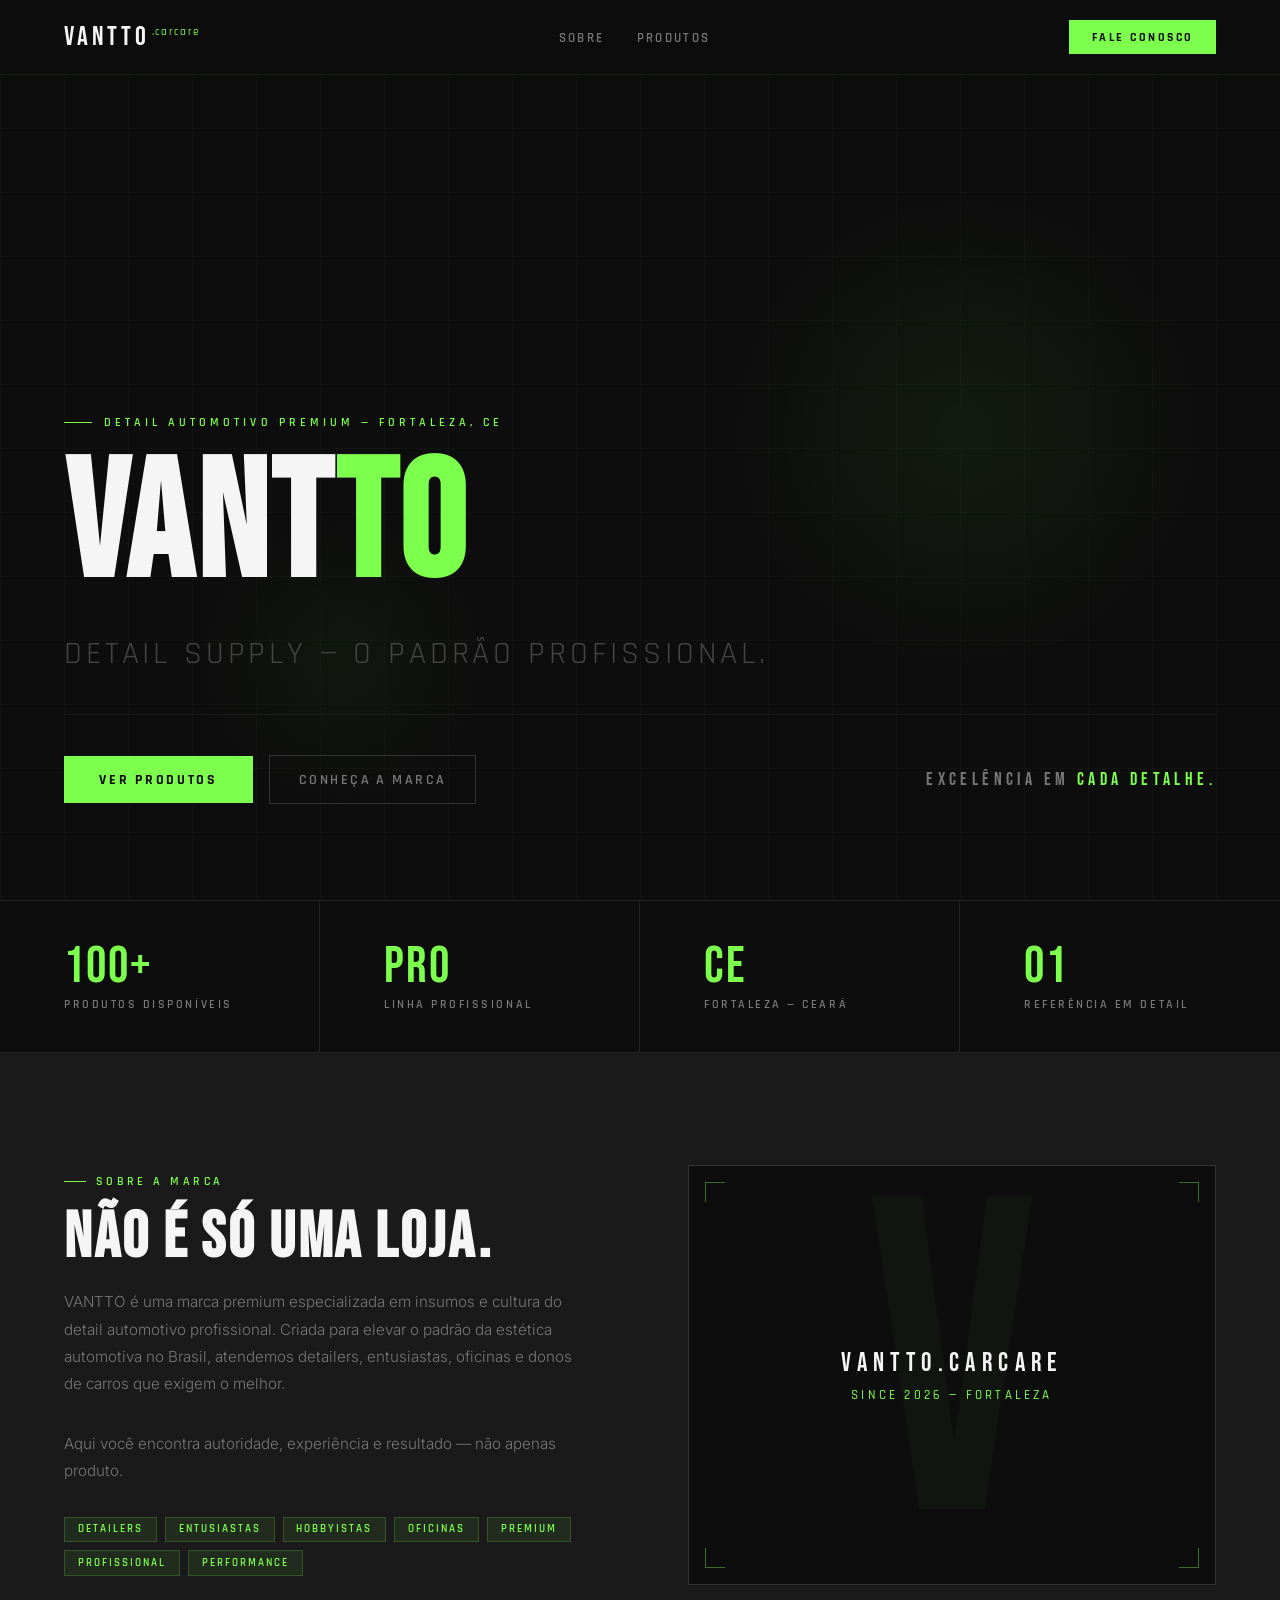
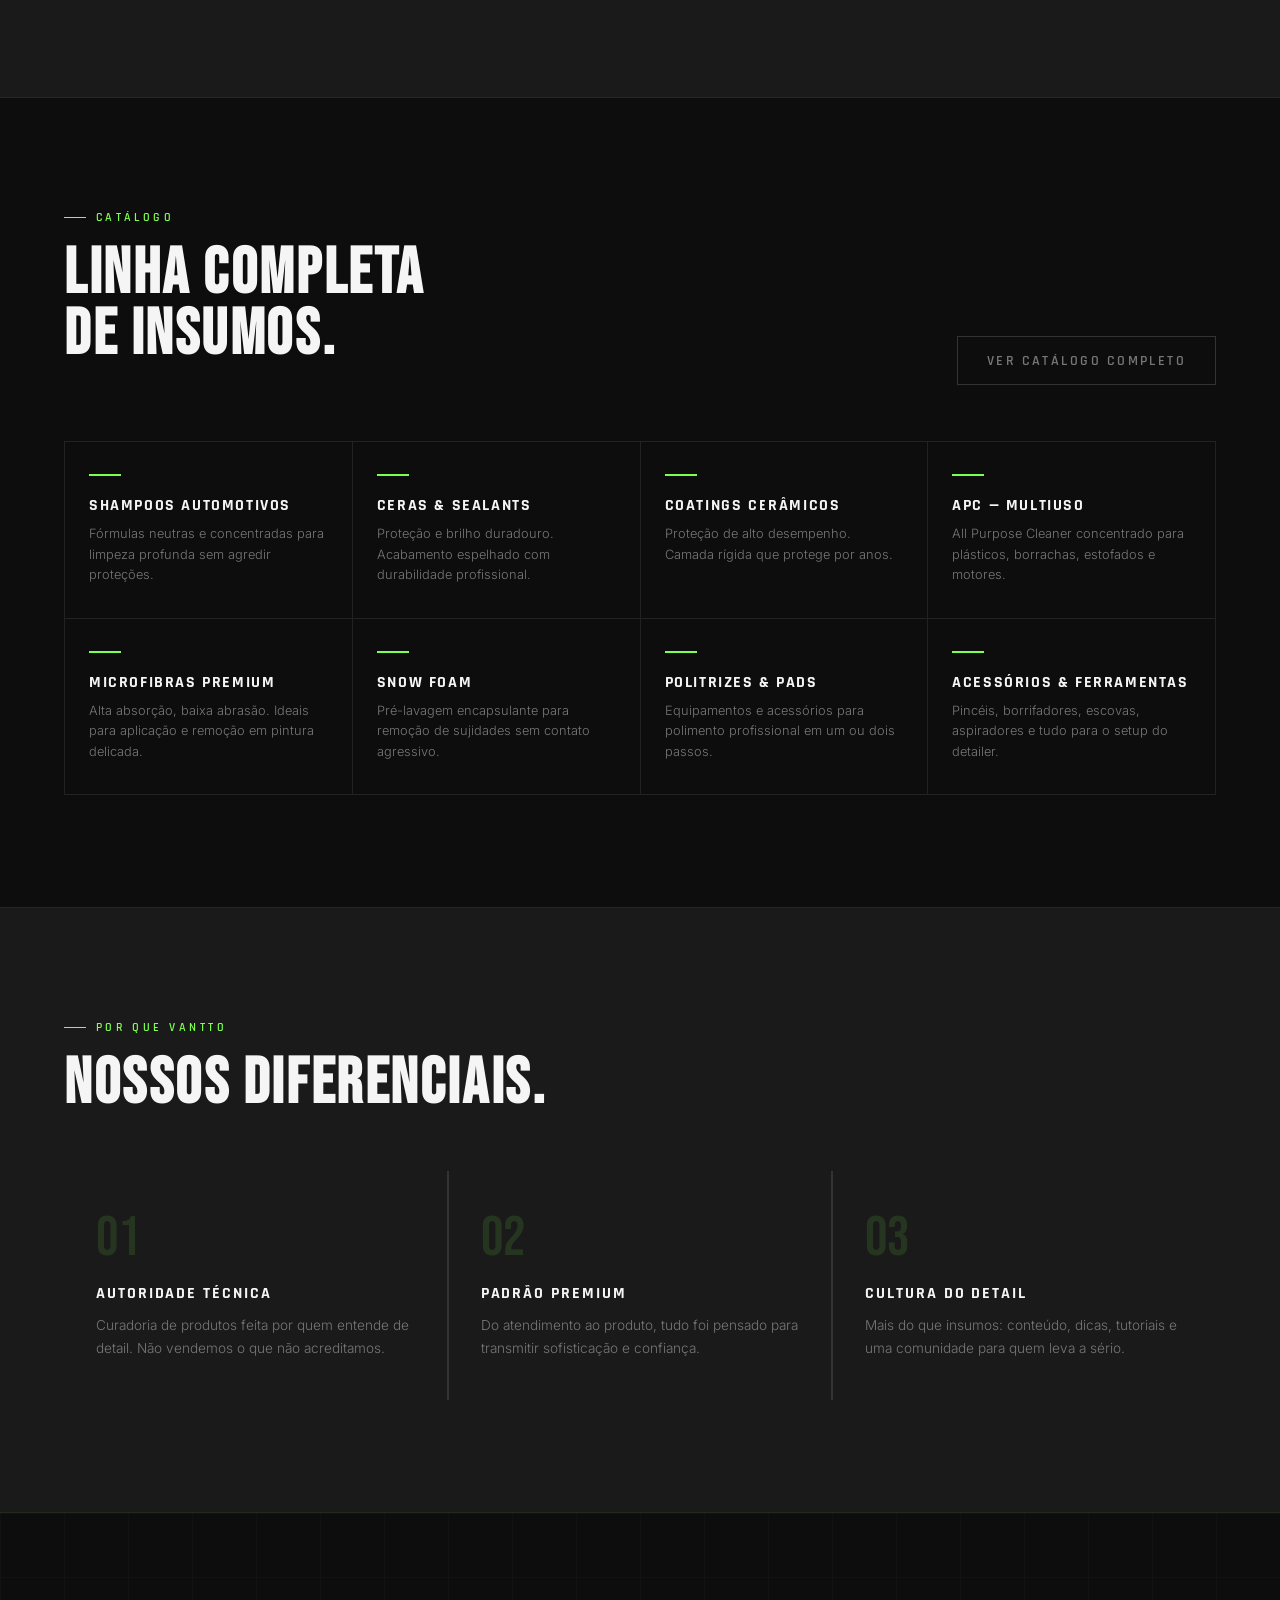
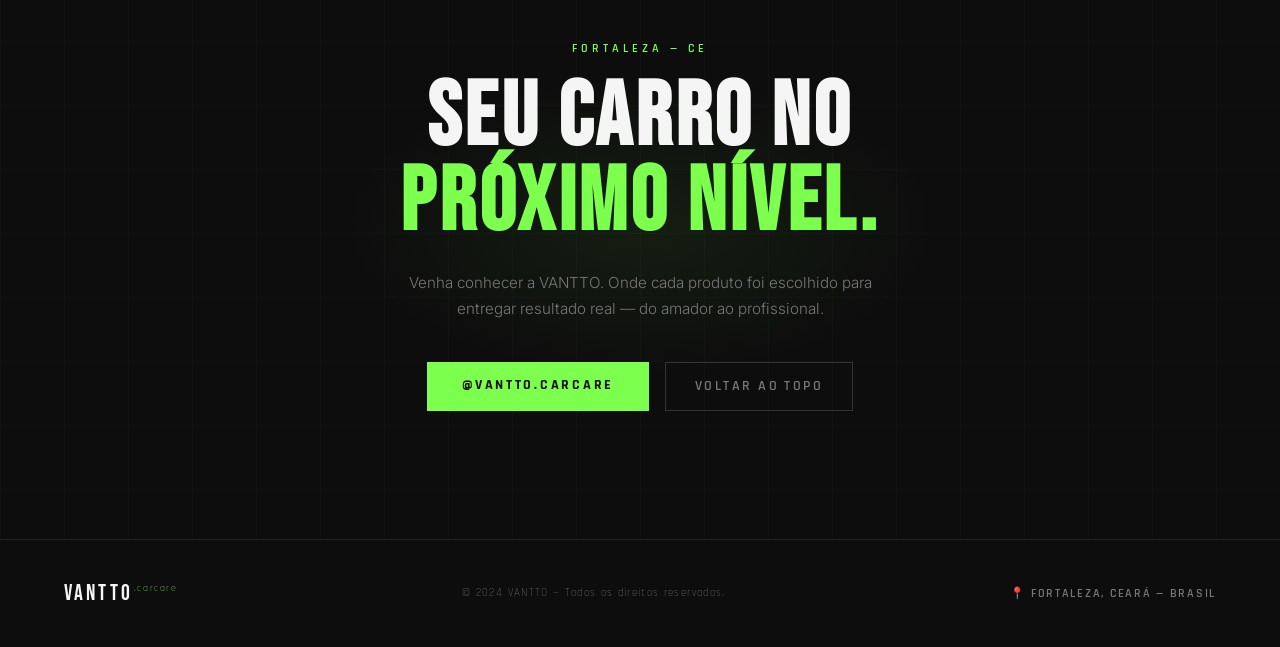
==== vantto.carcare.html @ cc82d667 "Add files via upload" ====
<!DOCTYPE html>
<html lang="pt-BR">
<head>
<meta charset="UTF-8">
<meta name="viewport" content="width=device-width, initial-scale=1.0">
<title>vantto.carcare — Excelência em cada detalhe.</title>
<link rel="preconnect" href="https://fonts.googleapis.com">
<link rel="preconnect" href="https://fonts.gstatic.com" crossorigin>
<link href="https://fonts.googleapis.com/css2?family=Bebas+Neue&family=Rajdhani:wght@400;500;600;700&family=Inter:wght@300;400;500&display=swap" rel="stylesheet">
<style>
*, *::before, *::after { box-sizing: border-box; margin: 0; padding: 0; }

:root {
  --black: #0D0D0D;
  --graphite: #1A1A1A;
  --graphite-mid: #222;
  --graphite-light: #333;
  --green: #7DFF4D;
  --green-dim: rgba(125,255,77,0.08);
  --green-border: rgba(125,255,77,0.2);
  --white: #F5F5F5;
  --gray: #777;
  --gray-mid: #444;
}

html { scroll-behavior: smooth; }

body {
  background: var(--black);
  color: var(--white);
  font-family: 'Inter', sans-serif;
  font-weight: 300;
  overflow-x: hidden;
}

::-webkit-scrollbar { width: 3px; }
::-webkit-scrollbar-track { background: var(--graphite); }
::-webkit-scrollbar-thumb { background: var(--green); }

/* ── NAV ── */
nav {
  position: fixed;
  top: 0; left: 0; right: 0;
  z-index: 100;
  display: flex;
  align-items: center;
  justify-content: space-between;
  padding: 1.25rem 5vw;
  background: rgba(13,13,13,0.9);
  backdrop-filter: blur(14px);
  border-bottom: 1px solid rgba(125,255,77,0.07);
}

.nav-logo {
  font-family: 'Bebas Neue', sans-serif;
  font-size: 1.7rem;
  letter-spacing: 0.14em;
  color: var(--white);
  text-decoration: none;
}
.nav-logo em { color: var(--green); font-style: normal; }
.nav-domain {
  font-family: 'Rajdhani', sans-serif;
  font-size: 0.7rem;
  font-weight: 500;
  letter-spacing: 0.15em;
  color: var(--green);
  margin-left: 0.15em;
  vertical-align: super;
}

.nav-links {
  display: flex;
  gap: 2rem;
  list-style: none;
}
.nav-links a {
  font-family: 'Rajdhani', sans-serif;
  font-size: 0.82rem;
  font-weight: 600;
  letter-spacing: 0.18em;
  text-transform: uppercase;
  color: var(--gray);
  text-decoration: none;
  transition: color 0.2s;
}
.nav-links a:hover { color: var(--green); }

.btn-nav {
  font-family: 'Rajdhani', sans-serif;
  font-size: 0.78rem;
  font-weight: 700;
  letter-spacing: 0.2em;
  text-transform: uppercase;
  color: var(--black);
  background: var(--green);
  border: none;
  padding: 0.55rem 1.4rem;
  cursor: pointer;
  text-decoration: none;
  transition: opacity 0.2s, transform 0.15s;
  display: inline-block;
}
.btn-nav:hover { opacity: 0.85; transform: translateY(-1px); }

/* ── HERO ── */
.hero {
  min-height: 100vh;
  display: flex;
  flex-direction: column;
  justify-content: flex-end;
  padding: 0 5vw 6rem;
  position: relative;
  overflow: hidden;
}

.hero-bg {
  position: absolute;
  inset: 0;
  background-image:
    linear-gradient(rgba(125,255,77,0.025) 1px, transparent 1px),
    linear-gradient(90deg, rgba(125,255,77,0.025) 1px, transparent 1px);
  background-size: 64px 64px;
}

.hero-glow {
  position: absolute;
  top: 20%;
  right: 5%;
  width: 500px;
  height: 500px;
  background: radial-gradient(circle, rgba(125,255,77,0.06) 0%, transparent 68%);
  pointer-events: none;
}

.hero-glow2 {
  position: absolute;
  bottom: 10%;
  left: 15%;
  width: 300px;
  height: 300px;
  background: radial-gradient(circle, rgba(125,255,77,0.04) 0%, transparent 70%);
  pointer-events: none;
}

.hero-tag {
  font-family: 'Rajdhani', sans-serif;
  font-size: 0.72rem;
  font-weight: 600;
  letter-spacing: 0.35em;
  text-transform: uppercase;
  color: var(--green);
  display: flex;
  align-items: center;
  gap: 0.75rem;
  margin-bottom: 1.5rem;
  position: relative;
  z-index: 1;
}
.hero-tag::before {
  content: '';
  width: 28px;
  height: 1px;
  background: var(--green);
  flex-shrink: 0;
}

.hero-headline {
  font-family: 'Bebas Neue', sans-serif;
  font-size: clamp(5.5rem, 13vw, 11rem);
  line-height: 0.88;
  letter-spacing: 0.02em;
  color: var(--white);
  position: relative;
  z-index: 1;
  margin-bottom: 0.2em;
}
.hero-headline .g { color: var(--green); }

.hero-sub {
  font-family: 'Rajdhani', sans-serif;
  font-size: clamp(1.2rem, 2.5vw, 2rem);
  font-weight: 400;
  letter-spacing: 0.12em;
  color: var(--gray-mid);
  position: relative;
  z-index: 1;
  margin-bottom: 2.5rem;
  text-transform: uppercase;
}

.hero-bottom {
  display: flex;
  align-items: center;
  justify-content: space-between;
  position: relative;
  z-index: 1;
  padding-top: 2.5rem;
  border-top: 1px solid rgba(255,255,255,0.05);
}

.hero-cta-group {
  display: flex;
  gap: 1rem;
  align-items: center;
}

.btn-primary {
  font-family: 'Rajdhani', sans-serif;
  font-size: 0.85rem;
  font-weight: 700;
  letter-spacing: 0.2em;
  text-transform: uppercase;
  color: var(--black);
  background: var(--green);
  border: none;
  padding: 0.9rem 2.2rem;
  cursor: pointer;
  text-decoration: none;
  display: inline-block;
  transition: opacity 0.2s, transform 0.15s;
}
.btn-primary:hover { opacity: 0.85; transform: translateY(-2px); }

.btn-ghost {
  font-family: 'Rajdhani', sans-serif;
  font-size: 0.85rem;
  font-weight: 600;
  letter-spacing: 0.18em;
  text-transform: uppercase;
  color: var(--gray);
  background: transparent;
  border: 1px solid var(--graphite-light);
  padding: 0.9rem 1.8rem;
  cursor: pointer;
  text-decoration: none;
  display: inline-block;
  transition: color 0.2s, border-color 0.2s;
}
.btn-ghost:hover { color: var(--green); border-color: var(--green-border); }

.hero-slogan {
  font-family: 'Bebas Neue', sans-serif;
  font-size: 1.1rem;
  letter-spacing: 0.25em;
  color: var(--gray);
}
.hero-slogan em { color: var(--green); font-style: normal; }

/* ── STATS BAR ── */
.stats-bar {
  display: grid;
  grid-template-columns: repeat(4, 1fr);
  border-top: 1px solid var(--graphite-mid);
  border-bottom: 1px solid var(--graphite-mid);
}
.stat-item {
  padding: 2.5rem 5vw;
  border-right: 1px solid var(--graphite-mid);
}
.stat-item:last-child { border-right: none; }
.stat-num {
  font-family: 'Bebas Neue', sans-serif;
  font-size: 3.2rem;
  letter-spacing: 0.04em;
  color: var(--green);
  line-height: 1;
  margin-bottom: 0.3rem;
}
.stat-label {
  font-family: 'Rajdhani', sans-serif;
  font-size: 0.72rem;
  font-weight: 600;
  letter-spacing: 0.22em;
  text-transform: uppercase;
  color: var(--gray);
}

/* ── SOBRE ── */
.sobre {
  padding: 7rem 5vw;
  display: grid;
  grid-template-columns: 1fr 1fr;
  gap: 6rem;
  align-items: center;
  background: var(--graphite);
  border-bottom: 1px solid rgba(125,255,77,0.07);
}

.section-tag {
  font-family: 'Rajdhani', sans-serif;
  font-size: 0.72rem;
  font-weight: 600;
  letter-spacing: 0.3em;
  text-transform: uppercase;
  color: var(--green);
  display: flex;
  align-items: center;
  gap: 0.6rem;
  margin-bottom: 1.2rem;
}
.section-tag::before {
  content: '';
  width: 22px;
  height: 1px;
  background: var(--green);
  flex-shrink: 0;
}

.section-title {
  font-family: 'Bebas Neue', sans-serif;
  font-size: clamp(2.5rem, 5vw, 4.2rem);
  letter-spacing: 0.04em;
  line-height: 0.95;
  color: var(--white);
  margin-bottom: 1.2rem;
}

.section-body {
  font-size: 0.95rem;
  line-height: 1.8;
  color: var(--gray);
  margin-bottom: 2rem;
}

.badges {
  display: flex;
  flex-wrap: wrap;
  gap: 0.5rem;
}
.badge {
  font-family: 'Rajdhani', sans-serif;
  font-size: 0.7rem;
  font-weight: 600;
  letter-spacing: 0.18em;
  text-transform: uppercase;
  color: var(--green);
  border: 1px solid var(--green-border);
  padding: 0.3rem 0.8rem;
  background: var(--green-dim);
}

.sobre-visual {
  position: relative;
  height: 420px;
  border: 1px solid var(--graphite-light);
  display: flex;
  align-items: center;
  justify-content: center;
  overflow: hidden;
  background: var(--black);
}

.sobre-bg-letter {
  font-family: 'Bebas Neue', sans-serif;
  font-size: 28rem;
  color: rgba(125,255,77,0.03);
  line-height: 1;
  user-select: none;
  pointer-events: none;
  position: absolute;
}

.sobre-center {
  position: relative;
  z-index: 1;
  text-align: center;
}
.sobre-center-title {
  font-family: 'Bebas Neue', sans-serif;
  font-size: 1.6rem;
  letter-spacing: 0.25em;
  color: var(--white);
  margin-bottom: 0.5rem;
}
.sobre-center-sub {
  font-family: 'Rajdhani', sans-serif;
  font-size: 0.8rem;
  font-weight: 500;
  letter-spacing: 0.25em;
  text-transform: uppercase;
  color: var(--green);
}

.sobre-corner {
  position: absolute;
  width: 20px;
  height: 20px;
  border-color: var(--green);
  border-style: solid;
  opacity: 0.4;
}
.sobre-corner.tl { top: 16px; left: 16px; border-width: 1px 0 0 1px; }
.sobre-corner.tr { top: 16px; right: 16px; border-width: 1px 1px 0 0; }
.sobre-corner.bl { bottom: 16px; left: 16px; border-width: 0 0 1px 1px; }
.sobre-corner.br { bottom: 16px; right: 16px; border-width: 0 1px 1px 0; }

/* ── PRODUTOS ── */
.produtos {
  padding: 7rem 5vw;
}

.produtos-header {
  display: flex;
  align-items: flex-end;
  justify-content: space-between;
  margin-bottom: 3.5rem;
  flex-wrap: wrap;
  gap: 1.5rem;
}

.produtos-grid {
  display: grid;
  grid-template-columns: repeat(4, 1fr);
  gap: 1px;
  background: var(--graphite-mid);
  border: 1px solid var(--graphite-mid);
}

.produto-card {
  background: var(--black);
  padding: 2rem 1.5rem;
  transition: background 0.25s;
  cursor: default;
  position: relative;
  overflow: hidden;
}
.produto-card:hover { background: var(--graphite); }
.produto-card::after {
  content: '';
  position: absolute;
  bottom: 0; left: 0; right: 0;
  height: 1px;
  background: var(--green);
  transform: scaleX(0);
  transform-origin: left;
  transition: transform 0.3s;
}
.produto-card:hover::after { transform: scaleX(1); }

.produto-line {
  width: 32px;
  height: 2px;
  background: var(--green);
  margin-bottom: 1.2rem;
}
.produto-name {
  font-family: 'Rajdhani', sans-serif;
  font-size: 1rem;
  font-weight: 700;
  letter-spacing: 0.1em;
  text-transform: uppercase;
  color: var(--white);
  margin-bottom: 0.5rem;
}
.produto-desc {
  font-size: 0.8rem;
  line-height: 1.6;
  color: var(--gray);
}

/* ── DIFERENCIAIS ── */
.diferenciais {
  padding: 7rem 5vw;
  background: var(--graphite);
  border-top: 1px solid rgba(125,255,77,0.07);
  border-bottom: 1px solid rgba(125,255,77,0.07);
}

.dif-grid {
  display: grid;
  grid-template-columns: repeat(3, 1fr);
  gap: 2px;
  background: var(--graphite-light);
  margin-top: 3.5rem;
}
.dif-card {
  background: var(--graphite);
  padding: 2.5rem 2rem;
}
.dif-num {
  font-family: 'Bebas Neue', sans-serif;
  font-size: 3.5rem;
  color: rgba(125,255,77,0.12);
  line-height: 1;
  margin-bottom: 1rem;
}
.dif-title {
  font-family: 'Rajdhani', sans-serif;
  font-size: 1rem;
  font-weight: 700;
  letter-spacing: 0.12em;
  text-transform: uppercase;
  color: var(--white);
  margin-bottom: 0.6rem;
}
.dif-body {
  font-size: 0.85rem;
  line-height: 1.7;
  color: var(--gray);
}

/* ── IDENTIDADE / CONCEITO VISUAL ── */
.conceito {
  padding: 7rem 5vw;
  display: grid;
  grid-template-columns: 1fr 1.2fr;
  gap: 5rem;
  align-items: center;
}

.cores-grid {
  display: grid;
  grid-template-columns: repeat(2, 1fr);
  gap: 1px;
  background: var(--graphite-mid);
  margin-top: 2rem;
}
.cor-card {
  padding: 1.5rem;
  display: flex;
  flex-direction: column;
  gap: 0.5rem;
}
.cor-swatch {
  width: 36px;
  height: 36px;
  border: 1px solid var(--graphite-light);
  margin-bottom: 0.25rem;
}
.cor-name {
  font-family: 'Rajdhani', sans-serif;
  font-size: 0.82rem;
  font-weight: 700;
  letter-spacing: 0.12em;
  text-transform: uppercase;
  color: var(--white);
}
.cor-hex {
  font-family: 'Inter', monospace;
  font-size: 0.72rem;
  color: var(--gray);
  letter-spacing: 0.05em;
}
.cor-desc {
  font-size: 0.72rem;
  color: var(--gray);
  letter-spacing: 0.05em;
}

.conceito-right {
  position: relative;
}
.slogan-block {
  border: 1px solid var(--graphite-light);
  padding: 3rem;
  position: relative;
  background: var(--graphite);
  margin-bottom: 1.5rem;
}
.slogan-label {
  font-family: 'Rajdhani', sans-serif;
  font-size: 0.68rem;
  font-weight: 600;
  letter-spacing: 0.3em;
  text-transform: uppercase;
  color: var(--green);
  margin-bottom: 1.25rem;
}
.slogan-text {
  font-family: 'Bebas Neue', sans-serif;
  font-size: 2.4rem;
  letter-spacing: 0.06em;
  color: var(--white);
  line-height: 1.1;
}
.slogan-corner {
  position: absolute;
  bottom: -1px;
  right: -1px;
  width: 40px;
  height: 40px;
  background: var(--green);
}

.arquetipo-grid {
  display: grid;
  grid-template-columns: 1fr 1fr;
  gap: 1px;
  background: var(--graphite-mid);
}
.arq-card {
  background: var(--black);
  padding: 1.5rem;
}
.arq-role {
  font-family: 'Rajdhani', sans-serif;
  font-size: 0.65rem;
  font-weight: 600;
  letter-spacing: 0.25em;
  text-transform: uppercase;
  color: var(--green);
  margin-bottom: 0.4rem;
}
.arq-name {
  font-family: 'Bebas Neue', sans-serif;
  font-size: 1.4rem;
  letter-spacing: 0.08em;
  color: var(--white);
  margin-bottom: 0.5rem;
}
.arq-tags {
  font-size: 0.78rem;
  color: var(--gray);
  line-height: 1.6;
}

/* ── EXPANSÃO ── */
.expansao {
  padding: 7rem 5vw;
  background: var(--graphite);
  border-top: 1px solid rgba(125,255,77,0.07);
}

.exp-grid {
  display: grid;
  grid-template-columns: repeat(4, 1fr);
  gap: 1px;
  background: var(--graphite-mid);
  margin-top: 3rem;
}
.exp-card {
  background: var(--graphite);
  padding: 2rem 1.5rem;
  border-bottom: 2px solid transparent;
  transition: border-color 0.25s, background 0.25s;
}
.exp-card:hover {
  background: var(--black);
  border-bottom-color: var(--green);
}
.exp-brand {
  font-family: 'Bebas Neue', sans-serif;
  font-size: 1.5rem;
  letter-spacing: 0.08em;
  color: var(--white);
  margin-bottom: 0.4rem;
}
.exp-brand span { color: var(--green); }
.exp-desc {
  font-size: 0.78rem;
  line-height: 1.6;
  color: var(--gray);
}

/* ── CTA FINAL ── */
.cta-final {
  padding: 8rem 5vw;
  text-align: center;
  position: relative;
  overflow: hidden;
}
.cta-final::before {
  content: '';
  position: absolute;
  inset: 0;
  background-image:
    linear-gradient(rgba(125,255,77,0.025) 1px, transparent 1px),
    linear-gradient(90deg, rgba(125,255,77,0.025) 1px, transparent 1px);
  background-size: 64px 64px;
}
.cta-final-glow {
  position: absolute;
  top: 50%;
  left: 50%;
  transform: translate(-50%, -50%);
  width: 600px;
  height: 300px;
  background: radial-gradient(ellipse, rgba(125,255,77,0.07) 0%, transparent 70%);
  pointer-events: none;
}
.cta-label {
  font-family: 'Rajdhani', sans-serif;
  font-size: 0.72rem;
  font-weight: 600;
  letter-spacing: 0.35em;
  text-transform: uppercase;
  color: var(--green);
  margin-bottom: 1.25rem;
  position: relative;
  z-index: 1;
}
.cta-title {
  font-family: 'Bebas Neue', sans-serif;
  font-size: clamp(3rem, 7vw, 6.5rem);
  letter-spacing: 0.04em;
  line-height: 0.95;
  color: var(--white);
  margin-bottom: 1.5rem;
  position: relative;
  z-index: 1;
}
.cta-title em { color: var(--green); font-style: normal; }
.cta-body {
  font-size: 0.95rem;
  color: var(--gray);
  line-height: 1.7;
  max-width: 480px;
  margin: 0 auto 2.5rem;
  position: relative;
  z-index: 1;
}
.cta-actions {
  display: flex;
  gap: 1rem;
  justify-content: center;
  position: relative;
  z-index: 1;
}

/* ── FOOTER ── */
footer {
  border-top: 1px solid var(--graphite-mid);
  padding: 2.5rem 5vw;
  display: flex;
  align-items: center;
  justify-content: space-between;
}
.footer-logo {
  font-family: 'Bebas Neue', sans-serif;
  font-size: 1.4rem;
  letter-spacing: 0.14em;
  color: var(--white);
}
.footer-logo em { color: var(--green); font-style: normal; }
.footer-domain {
  font-family: 'Rajdhani', sans-serif;
  font-size: 0.65rem;
  letter-spacing: 0.15em;
  color: var(--green);
  margin-left: 0.1em;
  vertical-align: super;
}
.footer-copy {
  font-family: 'Rajdhani', sans-serif;
  font-size: 0.7rem;
  letter-spacing: 0.12em;
  color: var(--gray);
}
.footer-location {
  font-family: 'Rajdhani', sans-serif;
  font-size: 0.72rem;
  font-weight: 600;
  letter-spacing: 0.15em;
  text-transform: uppercase;
  color: var(--gray);
}
.footer-location em { color: var(--green); font-style: normal; }

/* ── ANIMATIONS ── */
@keyframes fadeUp {
  from { opacity: 0; transform: translateY(24px); }
  to { opacity: 1; transform: translateY(0); }
}
.fade-up {
  opacity: 0;
  animation: fadeUp 0.7s ease forwards;
}
.delay-1 { animation-delay: 0.15s; }
.delay-2 { animation-delay: 0.3s; }
.delay-3 { animation-delay: 0.45s; }
.delay-4 { animation-delay: 0.6s; }

/* ── HAMBURGER MENU ── */
.hamburger {
  display: none;
  flex-direction: column;
  gap: 5px;
  cursor: pointer;
  padding: 4px;
  background: none;
  border: none;
}
.hamburger span {
  display: block;
  width: 24px;
  height: 2px;
  background: var(--white);
  transition: all 0.3s;
}
.hamburger.open span:nth-child(1) { transform: translateY(7px) rotate(45deg); }
.hamburger.open span:nth-child(2) { opacity: 0; }
.hamburger.open span:nth-child(3) { transform: translateY(-7px) rotate(-45deg); }

.mobile-menu {
  display: none;
  position: fixed;
  top: 60px;
  left: 0; right: 0;
  background: rgba(13,13,13,0.97);
  backdrop-filter: blur(16px);
  border-bottom: 1px solid rgba(125,255,77,0.1);
  z-index: 99;
  padding: 1.5rem 5vw 2rem;
  flex-direction: column;
  gap: 0;
}
.mobile-menu.open { display: flex; }
.mobile-menu a {
  font-family: 'Rajdhani', sans-serif;
  font-size: 1.1rem;
  font-weight: 600;
  letter-spacing: 0.2em;
  text-transform: uppercase;
  color: var(--gray);
  text-decoration: none;
  padding: 1rem 0;
  border-bottom: 1px solid rgba(255,255,255,0.05);
  transition: color 0.2s;
}
.mobile-menu a:hover { color: var(--green); }

/* ── TABLET (max 900px) ── */
@media (max-width: 900px) {
  nav { padding: 1rem 5vw; }
  .nav-links { display: none; }
  .hamburger { display: flex; }

  .hero { padding: 0 5vw 3.5rem; }
  .hero-bottom { flex-direction: column; align-items: flex-start; gap: 1.5rem; }
  .hero-slogan { font-size: 0.95rem; }

  .stats-bar { grid-template-columns: repeat(2, 1fr); }

  .sobre { grid-template-columns: 1fr; gap: 2.5rem; padding: 4rem 5vw; }
  .sobre-visual { height: 220px; }

  .produtos { padding: 4rem 5vw; }
  .produtos-header { flex-direction: column; align-items: flex-start; }
  .produtos-grid { grid-template-columns: repeat(2, 1fr); }

  .diferenciais { padding: 4rem 5vw; }
  .dif-grid { grid-template-columns: 1fr; }

  .cta-final { padding: 5rem 5vw; }
  .cta-actions { flex-direction: column; align-items: center; }

  footer { flex-direction: column; gap: 1rem; text-align: center; padding: 2rem 5vw; }
}

/* ── MOBILE (max 600px) ── */
@media (max-width: 600px) {
  nav { padding: 0.9rem 5vw; }
  .btn-nav { display: none; }

  .hero { padding: 0 5vw 3rem; min-height: 100svh; }
  .hero-tag { font-size: 0.65rem; }
  .hero-headline { font-size: clamp(4rem, 18vw, 6rem); }
  .hero-sub { font-size: 1rem; }
  .hero-cta-group { flex-direction: column; width: 100%; }
  .btn-primary, .btn-ghost { width: 100%; text-align: center; }
  .hero-slogan { display: none; }

  .stats-bar { grid-template-columns: repeat(2, 1fr); }
  .stat-item { padding: 1.5rem; }
  .stat-num { font-size: 2.4rem; }

  .sobre { padding: 3.5rem 5vw; gap: 2rem; }
  .sobre-visual { height: 180px; }
  .sobre-bg-letter { font-size: 16rem; }
  .badges { gap: 0.4rem; }
  .badge { font-size: 0.65rem; padding: 0.25rem 0.6rem; }

  .produtos { padding: 3.5rem 5vw; }
  .produtos-grid { grid-template-columns: 1fr; }
  .produto-card { padding: 1.5rem; }

  .diferenciais { padding: 3.5rem 5vw; }
  .dif-card { padding: 2rem 1.5rem; }
  .dif-num { font-size: 2.5rem; }

  .cta-final { padding: 4rem 5vw; }
  .cta-title { font-size: clamp(2.4rem, 10vw, 4rem); }

  footer { padding: 1.75rem 5vw; gap: 0.75rem; }
  .footer-copy { font-size: 0.65rem; }
}
</style>
</head>
<body>

<!-- NAV -->
<nav>
  <a href="#" class="nav-logo">VANTTO<span class="nav-domain">.carcare</span></a>
  <ul class="nav-links">
    <li><a href="#sobre">Sobre</a></li>
    <li><a href="#produtos">Produtos</a></li>

  </ul>
  <a href="#contato" class="btn-nav">Fale Conosco</a>
  <button class="hamburger" id="hamburger" aria-label="Menu">
    <span></span><span></span><span></span>
  </button>
</nav>

<!-- MOBILE MENU -->
<div class="mobile-menu" id="mobileMenu">
  <a href="#sobre" onclick="closeMenu()">Sobre</a>
  <a href="#produtos" onclick="closeMenu()">Produtos</a>
  <a href="#contato" onclick="closeMenu()">Fale Conosco</a>
</div>

<!-- HERO -->
<section class="hero" id="home">
  <div class="hero-bg"></div>
  <div class="hero-glow"></div>
  <div class="hero-glow2"></div>

  <div class="hero-tag fade-up">Detail Automotivo Premium — Fortaleza, CE</div>

  <h1 class="hero-headline fade-up delay-1">
    VANT<span class="g">TO</span>
  </h1>

  <p class="hero-sub fade-up delay-2">Detail Supply — O padrão profissional.</p>

  <div class="hero-bottom fade-up delay-3">
    <div class="hero-cta-group">
      <a href="#produtos" class="btn-primary">Ver Produtos</a>
      <a href="#sobre" class="btn-ghost">Conheça a Marca</a>
    </div>
    <span class="hero-slogan">Excelência em <em>cada detalhe.</em></span>
  </div>
</section>

<!-- STATS BAR -->
<div class="stats-bar">
  <div class="stat-item">
    <div class="stat-num">100+</div>
    <div class="stat-label">Produtos disponíveis</div>
  </div>
  <div class="stat-item">
    <div class="stat-num">PRO</div>
    <div class="stat-label">Linha profissional</div>
  </div>
  <div class="stat-item">
    <div class="stat-num">CE</div>
    <div class="stat-label">Fortaleza — Ceará</div>
  </div>
  <div class="stat-item">
    <div class="stat-num">01</div>
    <div class="stat-label">Referência em detail</div>
  </div>
</div>

<!-- SOBRE -->
<section class="sobre" id="sobre">
  <div>
    <div class="section-tag">Sobre a Marca</div>
    <h2 class="section-title">Não é só uma loja.</h2>
    <p class="section-body">
      VANTTO é uma marca premium especializada em insumos e cultura do detail automotivo profissional.
      Criada para elevar o padrão da estética automotiva no Brasil, atendemos detailers, entusiastas,
      oficinas e donos de carros que exigem o melhor.
    </p>
    <p class="section-body">
      Aqui você encontra autoridade, experiência e resultado — não apenas produto.
    </p>
    <div class="badges">
      <span class="badge">Detailers</span>
      <span class="badge">Entusiastas</span>
      <span class="badge">Hobbyistas</span>
      <span class="badge">Oficinas</span>
      <span class="badge">Premium</span>
      <span class="badge">Profissional</span>
      <span class="badge">Performance</span>
    </div>
  </div>
  <div class="sobre-visual">
    <div class="sobre-bg-letter">V</div>
    <div class="sobre-corner tl"></div>
    <div class="sobre-corner tr"></div>
    <div class="sobre-corner bl"></div>
    <div class="sobre-corner br"></div>
    <div class="sobre-center">
      <div class="sobre-center-title">VANTTO.CARCARE</div>
      <div class="sobre-center-sub">Since 2026 — Fortaleza</div>
    </div>
  </div>
</section>

<!-- PRODUTOS -->
<section class="produtos" id="produtos">
  <div class="produtos-header">
    <div>
      <div class="section-tag">Catálogo</div>
      <h2 class="section-title">Linha completa<br>de insumos.</h2>
    </div>
    <a href="#contato" class="btn-ghost">Ver catálogo completo</a>
  </div>

  <div class="produtos-grid">
    <div class="produto-card">
      <div class="produto-line"></div>
      <div class="produto-name">Shampoos Automotivos</div>
      <div class="produto-desc">Fórmulas neutras e concentradas para limpeza profunda sem agredir proteções.</div>
    </div>
    <div class="produto-card">
      <div class="produto-line"></div>
      <div class="produto-name">Ceras & Sealants</div>
      <div class="produto-desc">Proteção e brilho duradouro. Acabamento espelhado com durabilidade profissional.</div>
    </div>
    <div class="produto-card">
      <div class="produto-line"></div>
      <div class="produto-name">Coatings Cerâmicos</div>
      <div class="produto-desc">Proteção de alto desempenho. Camada rígida que protege por anos.</div>
    </div>
    <div class="produto-card">
      <div class="produto-line"></div>
      <div class="produto-name">APC — Multiuso</div>
      <div class="produto-desc">All Purpose Cleaner concentrado para plásticos, borrachas, estofados e motores.</div>
    </div>
    <div class="produto-card">
      <div class="produto-line"></div>
      <div class="produto-name">Microfibras Premium</div>
      <div class="produto-desc">Alta absorção, baixa abrasão. Ideais para aplicação e remoção em pintura delicada.</div>
    </div>
    <div class="produto-card">
      <div class="produto-line"></div>
      <div class="produto-name">Snow Foam</div>
      <div class="produto-desc">Pré-lavagem encapsulante para remoção de sujidades sem contato agressivo.</div>
    </div>
    <div class="produto-card">
      <div class="produto-line"></div>
      <div class="produto-name">Politrizes & Pads</div>
      <div class="produto-desc">Equipamentos e acessórios para polimento profissional em um ou dois passos.</div>
    </div>
    <div class="produto-card">
      <div class="produto-line"></div>
      <div class="produto-name">Acessórios & Ferramentas</div>
      <div class="produto-desc">Pincéis, borrifadores, escovas, aspiradores e tudo para o setup do detailer.</div>
    </div>
  </div>
</section>

<!-- DIFERENCIAIS -->
<section class="diferenciais">
  <div class="section-tag">Por que VANTTO</div>
  <h2 class="section-title">Nossos diferenciais.</h2>

  <div class="dif-grid">
    <div class="dif-card">
      <div class="dif-num">01</div>
      <div class="dif-title">Autoridade Técnica</div>
      <div class="dif-body">Curadoria de produtos feita por quem entende de detail. Não vendemos o que não acreditamos.</div>
    </div>
    <div class="dif-card">
      <div class="dif-num">02</div>
      <div class="dif-title">Padrão Premium</div>
      <div class="dif-body">Do atendimento ao produto, tudo foi pensado para transmitir sofisticação e confiança.</div>
    </div>
    <div class="dif-card">
      <div class="dif-num">03</div>
      <div class="dif-title">Cultura do Detail</div>
      <div class="dif-body">Mais do que insumos: conteúdo, dicas, tutoriais e uma comunidade para quem leva a sério.</div>
    </div>
  </div>
</section>

<!-- CTA FINAL -->
<section class="cta-final" id="contato">
  <div class="cta-final-glow"></div>
  <div class="cta-label">Fortaleza — CE</div>
  <h2 class="cta-title">Seu carro no<br><em>próximo nível.</em></h2>
  <p class="cta-body">
    Venha conhecer a VANTTO. Onde cada produto foi escolhido para entregar resultado real —
    do amador ao profissional.
  </p>
  <div class="cta-actions">
    <a href="https://instagram.com/vantto.carcare" class="btn-primary" target="_blank">@vantto.carcare</a>
    <a href="#home" class="btn-ghost">Voltar ao topo</a>
  </div>
</section>

<!-- FOOTER -->
<footer>
  <div class="footer-logo">VANTTO<em class="footer-domain">.carcare</em></div>
  <div class="footer-copy">© 2024 VANTTO — Todos os direitos reservados.</div>
  <div class="footer-location"><em>📍</em> Fortaleza, Ceará — Brasil</div>
</footer>

<script>
// Hamburger menu
const hamburger = document.getElementById('hamburger');
const mobileMenu = document.getElementById('mobileMenu');

hamburger.addEventListener('click', () => {
  hamburger.classList.toggle('open');
  mobileMenu.classList.toggle('open');
});

function closeMenu() {
  hamburger.classList.remove('open');
  mobileMenu.classList.remove('open');
}

// Scroll animations
const obs = new IntersectionObserver((entries) => {
  entries.forEach(e => {
    if (e.isIntersecting) {
      e.target.style.opacity = '1';
      e.target.style.transform = 'translateY(0)';
      obs.unobserve(e.target);
    }
  });
}, { threshold: 0.12 });

document.querySelectorAll('.stat-item, .produto-card, .dif-card, .exp-card').forEach(el => {
  el.style.opacity = '0';
  el.style.transform = 'translateY(20px)';
  el.style.transition = 'opacity 0.55s ease, transform 0.55s ease';
  obs.observe(el);
});
</script>
</body>
</html>
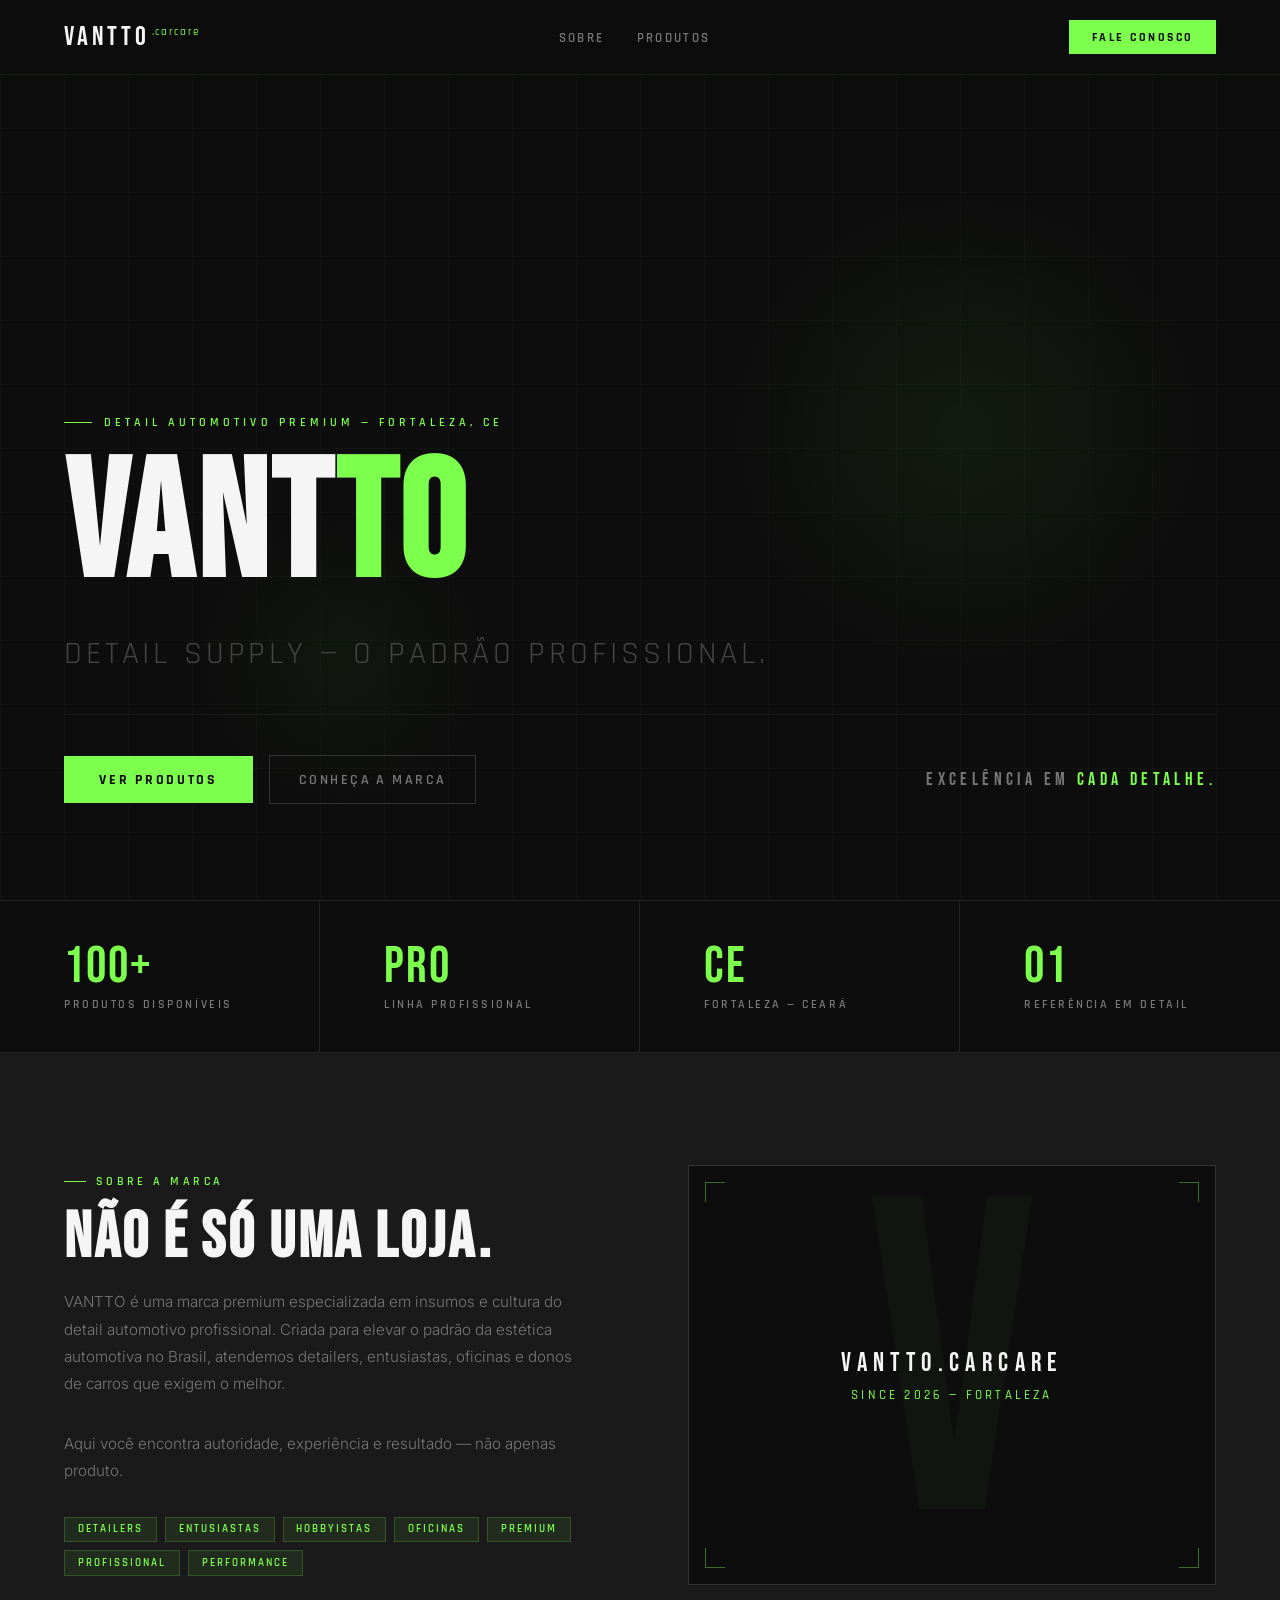
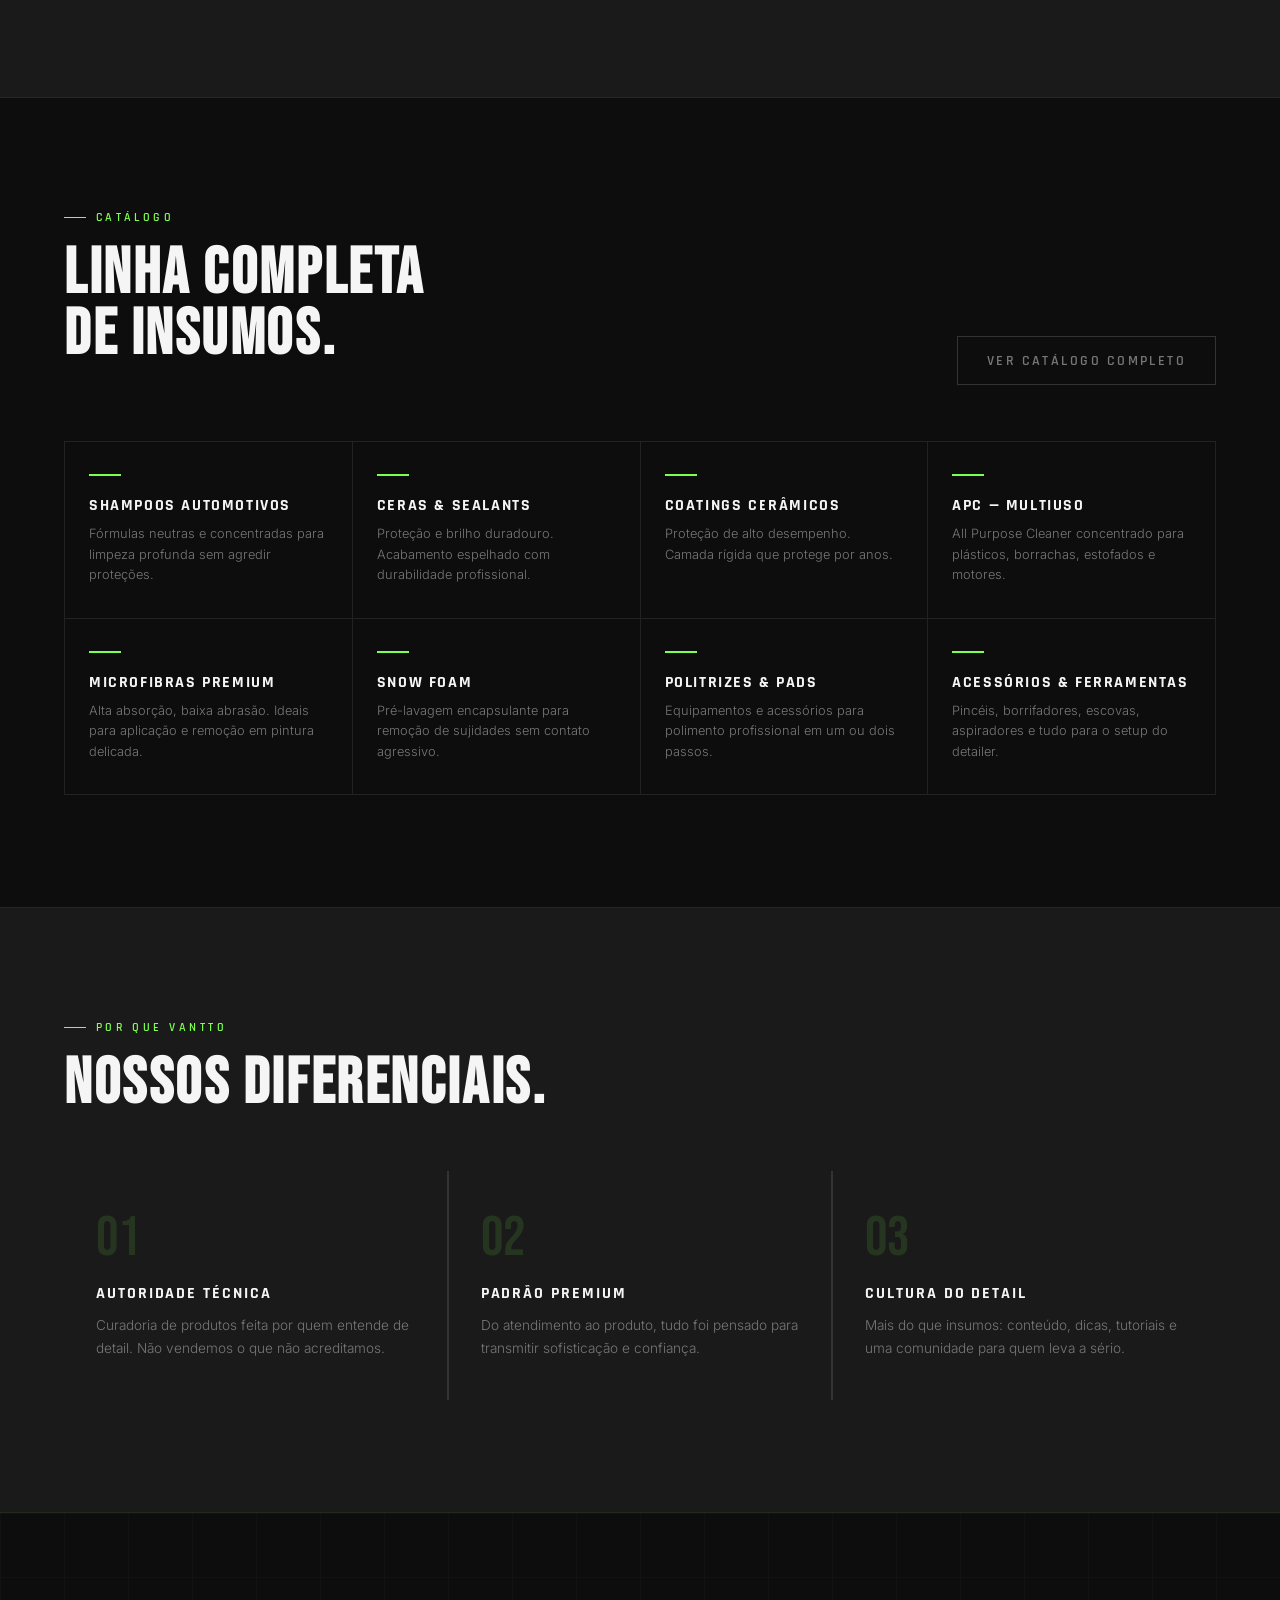
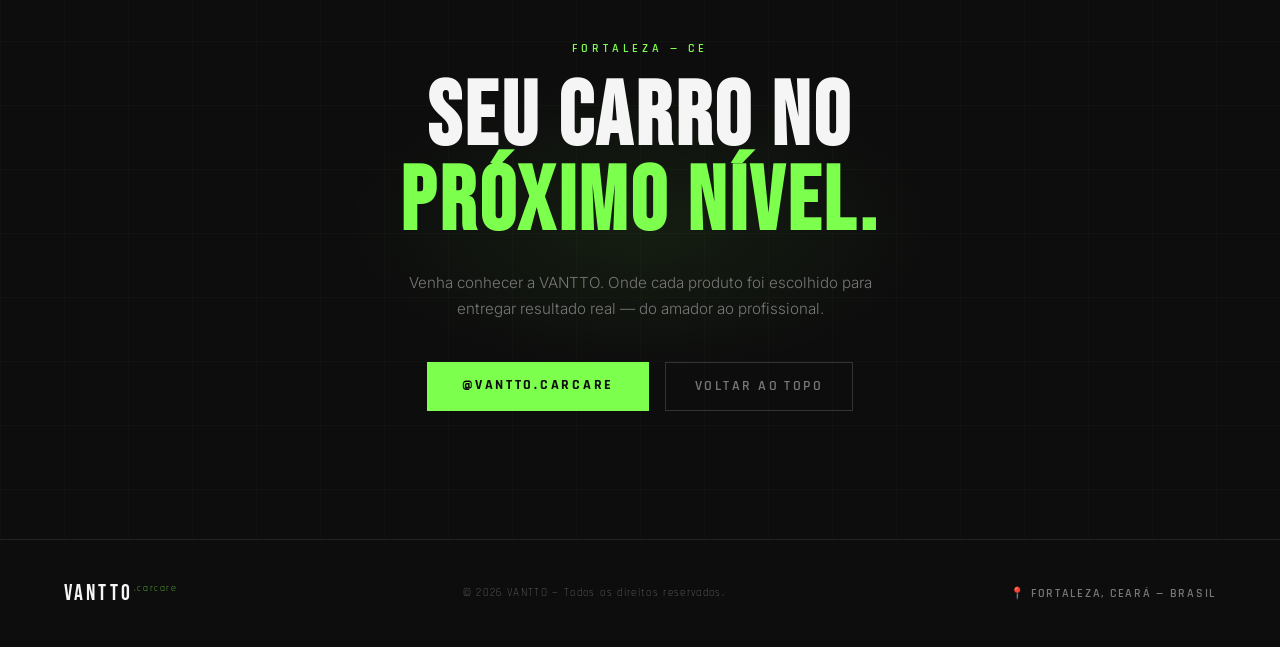
==== commit 21876eb4: "Update copyright year in footer to 2026" ====
--- a/vantto.carcare.html
+++ b/vantto.carcare.html
@@ -1085,7 +1085,7 @@
 <!-- FOOTER -->
 <footer>
   <div class="footer-logo">VANTTO<em class="footer-domain">.carcare</em></div>
-  <div class="footer-copy">© 2024 VANTTO — Todos os direitos reservados.</div>
+  <div class="footer-copy">© 2026 VANTTO — Todos os direitos reservados.</div>
   <div class="footer-location"><em>📍</em> Fortaleza, Ceará — Brasil</div>
 </footer>
 
